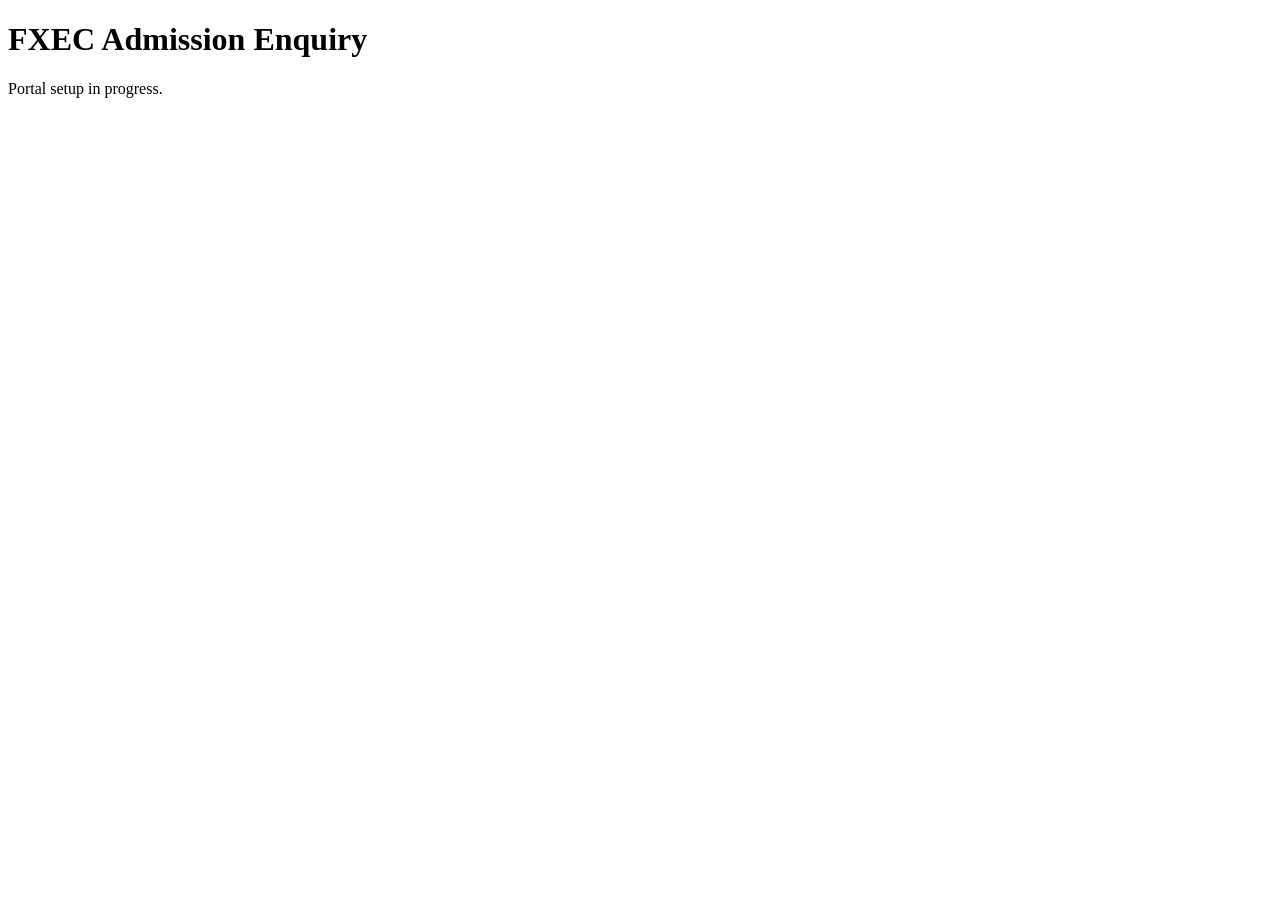
==== index.html @ ffe25e88 "Add FXEC admission enquiry landing page" ====
<!doctype html>
<html lang="en"><head><meta charset="utf-8"><meta name="viewport" content="width=device-width,initial-scale=1"><title>FXEC Admission Enquiry</title></head><body><h1>FXEC Admission Enquiry</h1><p>Portal setup in progress.</p></body></html>
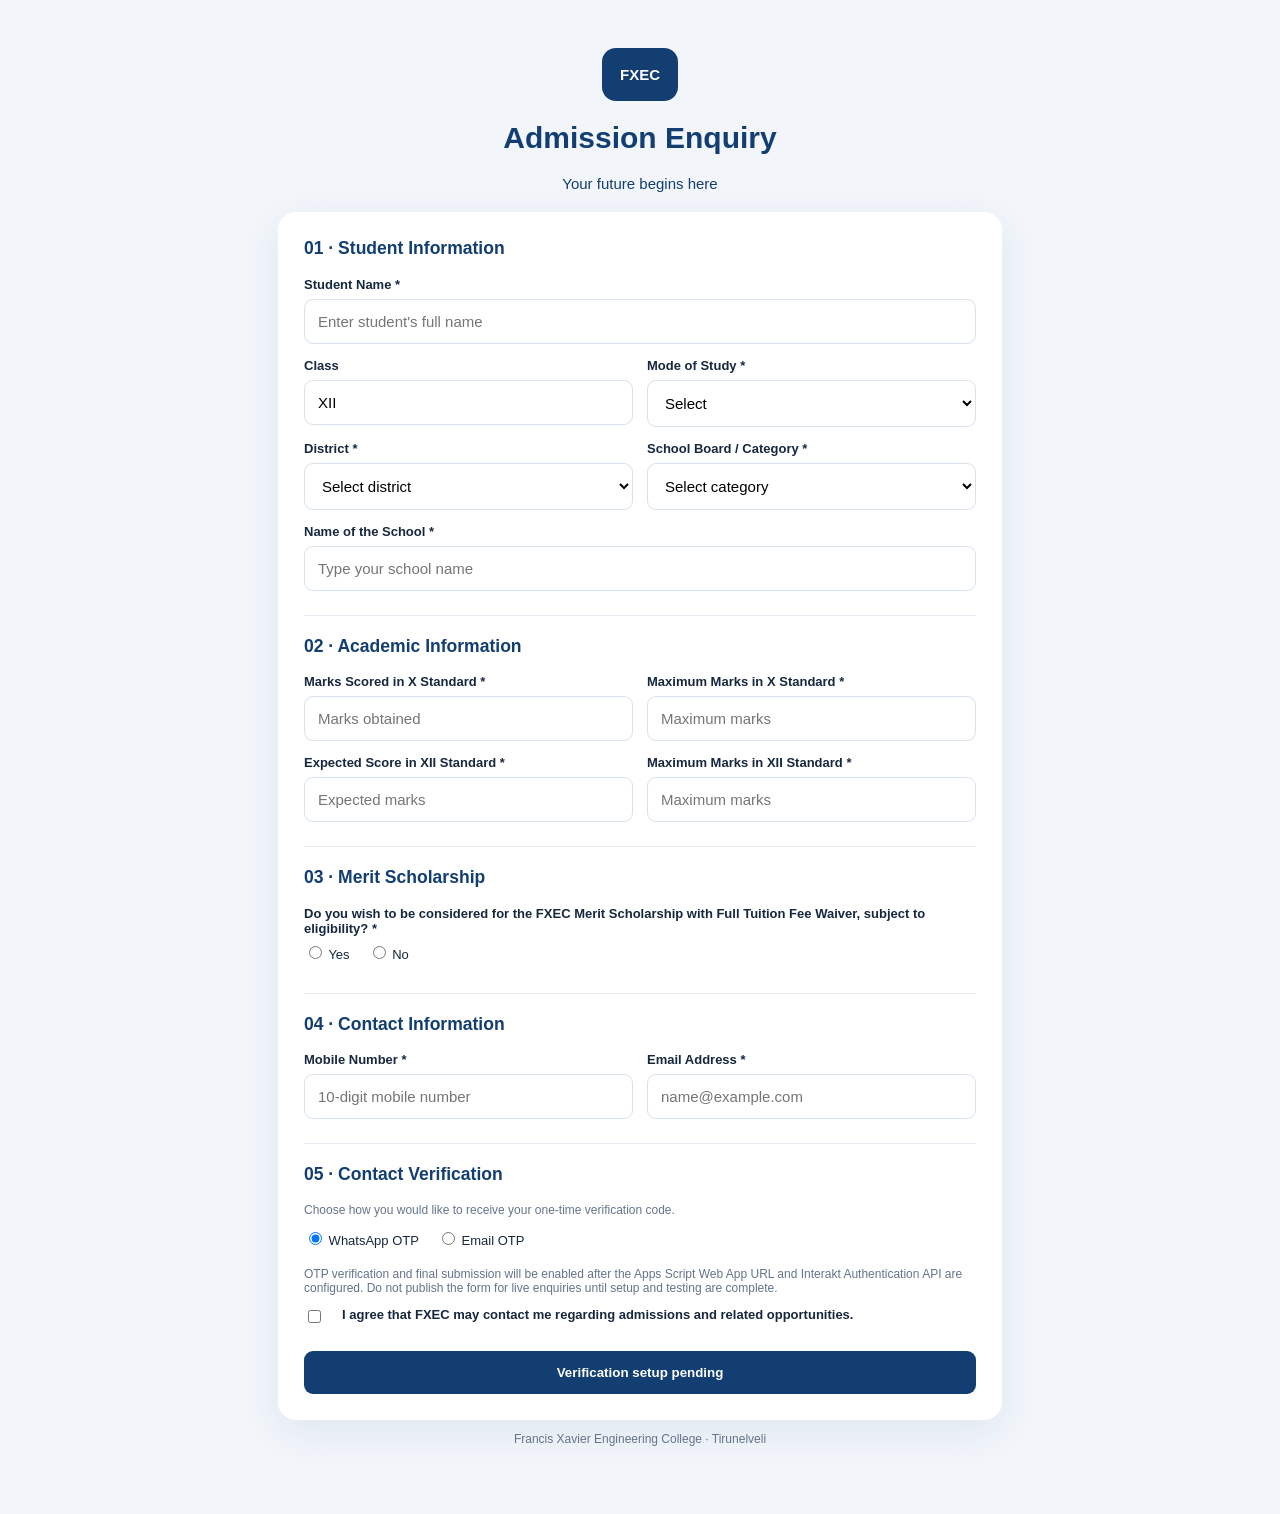
==== commit 43bc4da1: "Build FXEC admission enquiry form interface" ====
--- a/index.html
+++ b/index.html
@@ -1,2 +1,24 @@
 <!doctype html>
-<html lang="en"><head><meta charset="utf-8"><meta name="viewport" content="width=device-width,initial-scale=1"><title>FXEC Admission Enquiry</title></head><body><h1>FXEC Admission Enquiry</h1><p>Portal setup in progress.</p></body></html>+<html lang="en"><head><meta charset="utf-8"><meta name="viewport" content="width=device-width,initial-scale=1"><meta name="theme-color" content="#123e72"><title>FXEC Admission Enquiry</title>
+<style>
+*{box-sizing:border-box}body{margin:0;background:#f2f6fb;color:#17283e;font:15px Arial,sans-serif}.wrap{max-width:760px;margin:30px auto;padding:18px}.brand{text-align:center;color:#123e72;margin-bottom:20px}.logo{display:inline-block;background:#123e72;color:white;padding:18px;border-radius:14px;font-weight:bold}.card{background:white;border-radius:18px;padding:26px;box-shadow:0 12px 40px #123e7215}.section{color:#123e72;border-top:1px solid #e4ebf3;padding-top:20px;margin-top:24px}.section:first-child{border:0;margin-top:0;padding-top:0}.grid{display:grid;grid-template-columns:1fr 1fr;gap:14px}.field{min-width:0}.full{grid-column:1/-1}label{display:block;font-weight:bold;font-size:13px;margin:0 0 7px}input,select{width:100%;padding:13px;border:1px solid #d8e2ee;border-radius:9px;font:inherit;background:white}.choices{display:flex;gap:18px;flex-wrap:wrap}.choices label{font-weight:normal}.choices input{width:auto}.btn{background:#123e72;color:white;border:0;padding:14px 20px;border-radius:9px;font-weight:bold;width:100%;margin-top:18px}.note{font-size:12px;color:#64748b}@media(max-width:560px){.grid{grid-template-columns:1fr}.full{grid-column:auto}.card{padding:18px}}
+</style></head><body><main class="wrap"><header class="brand"><div class="logo">FXEC</div><h1>Admission Enquiry</h1><p>Your future begins here</p></header><form class="card">
+<h3 class="section">01 · Student Information</h3><div class="grid">
+<div class="field full"><label>Student Name *</label><input required name="studentName" placeholder="Enter student's full name"></div>
+<div class="field"><label>Class</label><input value="XII" readonly></div>
+<div class="field"><label>Mode of Study *</label><select required name="mode"><option value="">Select</option><option>Regular Schooling</option><option>Private Candidate</option><option>Other</option></select></div>
+<div class="field"><label>District *</label><select required name="district"><option value="">Select district</option><option>Kanyakumari</option><option>Tirunelveli</option><option>Thoothukudi</option><option>Tenkasi</option><option>Virudhunagar</option></select></div>
+<div class="field"><label>School Board / Category *</label><select required name="board"><option value="">Select category</option><option>Matriculation</option><option>CBSE</option><option>IGCSE</option><option>State Board – Government School</option><option>State Board – Government Aided School</option><option>Other / International Board</option></select></div>
+<div class="field full"><label>Name of the School *</label><input required name="school" placeholder="Type your school name"></div></div>
+<h3 class="section">02 · Academic Information</h3><div class="grid">
+<div class="field"><label>Marks Scored in X Standard *</label><input type="number" min="0" required name="xMarks" placeholder="Marks obtained"></div>
+<div class="field"><label>Maximum Marks in X Standard *</label><input type="number" min="1" required name="xMax" placeholder="Maximum marks"></div>
+<div class="field"><label>Expected Score in XII Standard *</label><input type="number" min="0" required name="xiiExpected" placeholder="Expected marks"></div>
+<div class="field"><label>Maximum Marks in XII Standard *</label><input type="number" min="1" required name="xiiMax" placeholder="Maximum marks"></div></div>
+<h3 class="section">03 · Merit Scholarship</h3><label>Do you wish to be considered for the FXEC Merit Scholarship with Full Tuition Fee Waiver, subject to eligibility? *</label><div class="choices"><label><input type="radio" name="scholarship" value="Yes" required> Yes</label><label><input type="radio" name="scholarship" value="No"> No</label></div>
+<h3 class="section">04 · Contact Information</h3><div class="grid"><div class="field"><label>Mobile Number *</label><input required name="mobile" inputmode="numeric" maxlength="10" placeholder="10-digit mobile number"></div><div class="field"><label>Email Address *</label><input required name="email" type="email" placeholder="name@example.com"></div></div>
+<h3 class="section">05 · Contact Verification</h3><p class="note">Choose how you would like to receive your one-time verification code.</p><div class="choices"><label><input type="radio" name="otpChannel" value="whatsapp" checked> WhatsApp OTP</label><label><input type="radio" name="otpChannel" value="email"> Email OTP</label></div>
+<p class="note">OTP verification and final submission will be enabled after the Apps Script Web App URL and Interakt Authentication API are configured. Do not publish the form for live enquiries until setup and testing are complete.</p>
+<label class="choices"><input type="checkbox" required> I agree that FXEC may contact me regarding admissions and related opportunities.</label>
+<button class="btn" type="button" disabled>Verification setup pending</button>
+</form><p class="brand note">Francis Xavier Engineering College · Tirunelveli</p></main></body></html>
